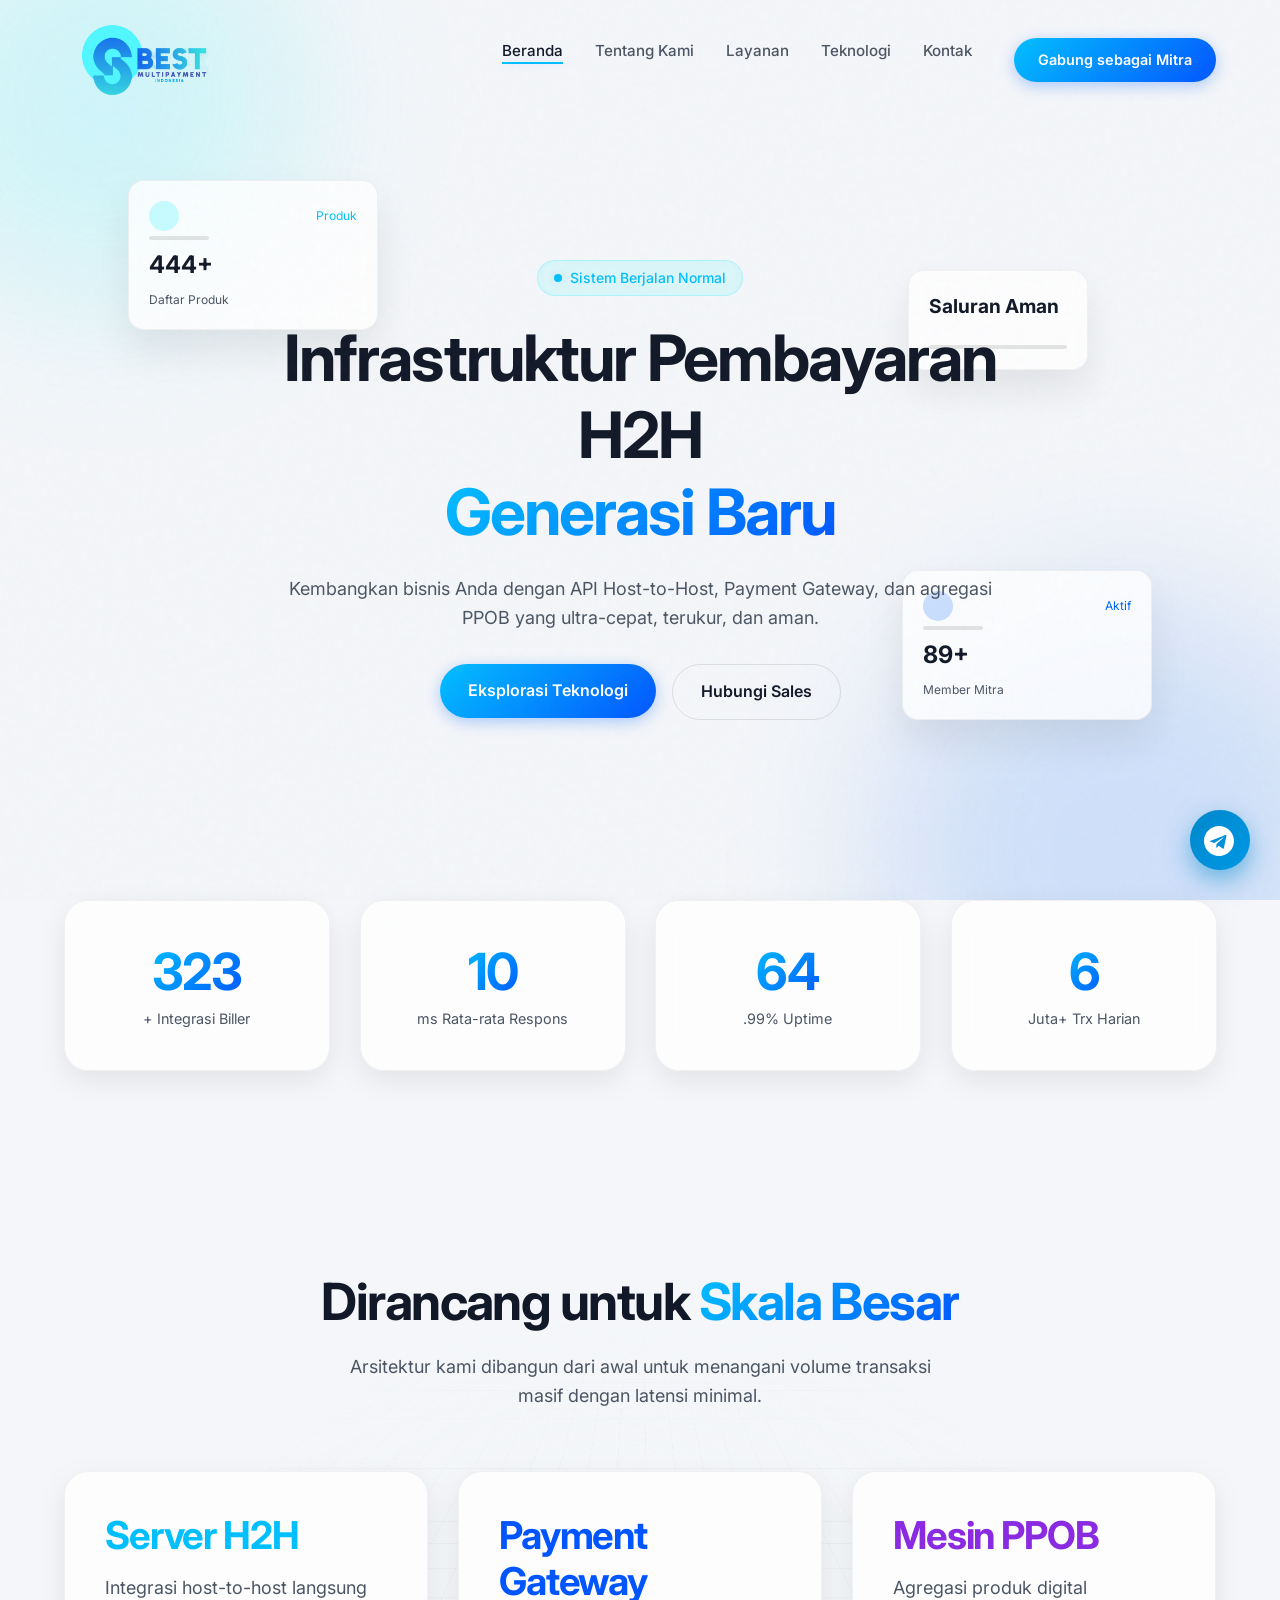
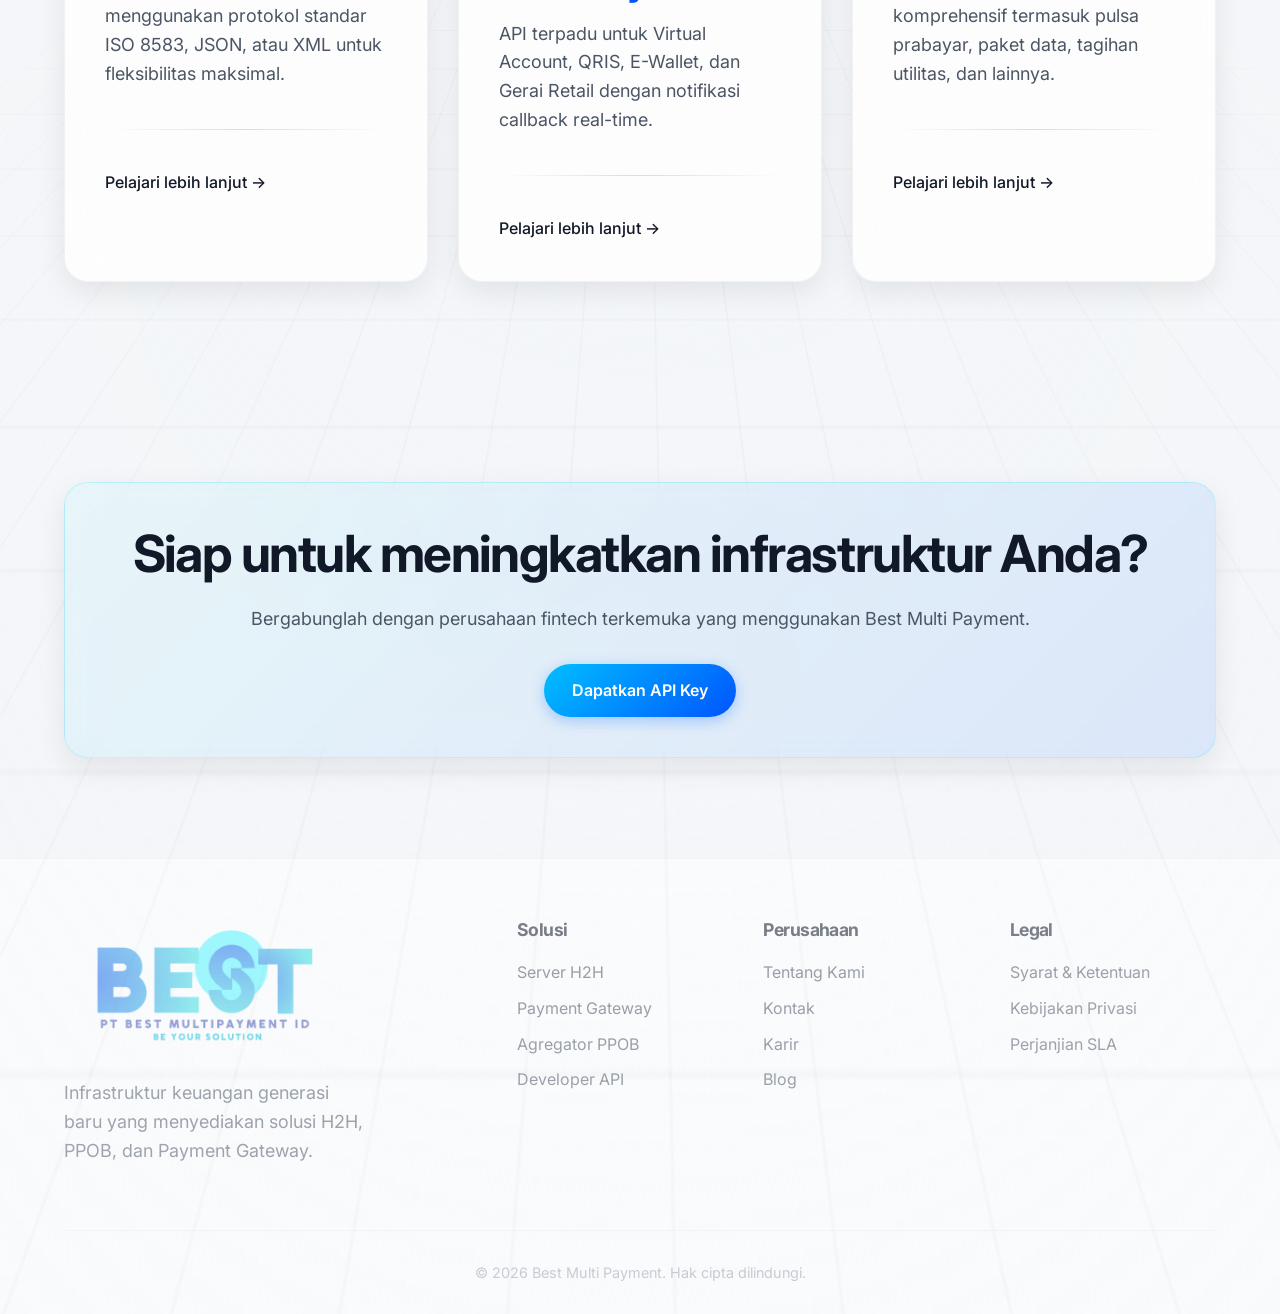
==== index.html @ 7220ca82 "Add files via upload" ====
<!DOCTYPE html>
<html lang="id" prefix="og: https://ogp.me/ns#">

<head>
  <meta charset="UTF-8">
  <meta name="viewport" content="width=device-width, initial-scale=1.0">

  <!-- Primary SEO Meta Tags -->
  <title>Best Multi Payment | H2H Server, PPOB & Payment Gateway Terbaik Indonesia</title>
  <meta name="title" content="Best Multi Payment | H2H Server, PPOB & Payment Gateway Terbaik Indonesia">
  <meta name="description" content="Best Multi Payment menyediakan layanan H2H Server, Payment Gateway, PPOB, pulsa, token listrik, dan API terpercaya. Uptime 99.99%, transaksi cepat, harga terbaik. Gabung sekarang!">
  <meta name="keywords" content="best multi payment, H2H server, payment gateway, PPOB, pulsa murah, token listrik, API payment, server pulsa, agen pulsa, distributor pulsa, server H2H terbaik, payment gateway Indonesia, top up game, voucher game, paket data, bayar BPJS, bayar PDAM, bestmultipayment">
  <meta name="author" content="Best Multi Payment">
  <meta name="robots" content="index, follow, max-image-preview:large, max-snippet:-1, max-video-preview:-1">
  <meta name="revisit-after" content="7 days">
  <meta name="language" content="Indonesian">
  <meta name="rating" content="general">

  <!-- Canonical URL -->
  <link rel="canonical" href="https://bestmultipayment.com/">

  <!-- Open Graph / Facebook -->
  <meta property="og:type" content="website">
  <meta property="og:url" content="https://bestmultipayment.com/">
  <meta property="og:title" content="Best Multi Payment | H2H Server, PPOB & Payment Gateway Terbaik Indonesia">
  <meta property="og:description" content="Best Multi Payment menyediakan layanan H2H Server, Payment Gateway, PPOB, pulsa, token listrik, dan API terpercaya. Uptime 99.99%, transaksi cepat, harga terbaik. Gabung sekarang!">
  <meta property="og:image" content="https://bestmultipayment.com/assets/logo_best1.png">
  <meta property="og:image:width" content="1200">
  <meta property="og:image:height" content="630">
  <meta property="og:locale" content="id_ID">
  <meta property="og:site_name" content="Best Multi Payment">

  <!-- Twitter Card -->
  <meta name="twitter:card" content="summary_large_image">
  <meta name="twitter:url" content="https://bestmultipayment.com/">
  <meta name="twitter:title" content="Best Multi Payment | H2H Server, PPOB & Payment Gateway Terbaik Indonesia">
  <meta name="twitter:description" content="Best Multi Payment menyediakan layanan H2H Server, Payment Gateway, PPOB, pulsa, token listrik, dan API terpercaya. Uptime 99.99%, transaksi cepat, harga terbaik.">
  <meta name="twitter:image" content="https://bestmultipayment.com/assets/logo_best1.png">

  <!-- Geo & Business Info -->
  <meta name="geo.region" content="ID-JB">
  <meta name="geo.placename" content="Bogor, Jawa Barat, Indonesia">
  <meta name="geo.position" content="-6.5944;106.7892">
  <meta name="ICBM" content="-6.5944, 106.7892">

  <!-- JSON-LD Structured Data -->
  <script type="application/ld+json">
  {
    "@context": "https://schema.org",
    "@type": "Organization",
    "name": "Best Multi Payment",
    "alternateName": "BestMP",
    "url": "https://bestmultipayment.com",
    "logo": "https://bestmultipayment.com/assets/logo_best1.png",
    "description": "Best Multi Payment menyediakan layanan H2H Server, Payment Gateway, PPOB, pulsa, token listrik, dan API terpercaya di Indonesia.",
    "address": {
      "@type": "PostalAddress",
      "streetAddress": "Perumahan Bumi Mutiara Blok JB 8 no.16, Bojong Kulur",
      "addressLocality": "Bogor",
      "addressRegion": "Jawa Barat",
      "addressCountry": "ID"
    },
    "contactPoint": [
      {
        "@type": "ContactPoint",
        "telephone": "+62851-0263-3377",
        "contactType": "customer support",
        "availableLanguage": "Indonesian",
        "hoursAvailable": "Mo-Su 00:00-23:59"
      }
    ],
    "sameAs": [
      "https://t.me/csbestmp",
      "https://mitra.bestmultipayment.com"
    ],
    "hasOfferCatalog": {
      "@type": "OfferCatalog",
      "name": "Layanan Best Multi Payment",
      "itemListElement": [
        {"@type": "Offer", "itemOffered": {"@type": "Service", "name": "H2H Server"}},
        {"@type": "Offer", "itemOffered": {"@type": "Service", "name": "Payment Gateway"}},
        {"@type": "Offer", "itemOffered": {"@type": "Service", "name": "Agregator PPOB"}},
        {"@type": "Offer", "itemOffered": {"@type": "Service", "name": "API Pulsa & Data"}}
      ]
    }
  }
  </script>

  <script type="application/ld+json">
  {
    "@context": "https://schema.org",
    "@type": "WebSite",
    "name": "Best Multi Payment",
    "url": "https://bestmultipayment.com",
    "potentialAction": {
      "@type": "SearchAction",
      "target": "https://bestmultipayment.com/?s={search_term_string}",
      "query-input": "required name=search_term_string"
    }
  }
  </script>

  <!-- Fonts -->
  <link rel="preconnect" href="https://fonts.googleapis.com">
  <link rel="preconnect" href="https://fonts.gstatic.com" crossorigin>
  <link href="https://fonts.googleapis.com/css2?family=Inter:wght@300;400;500;600;700;800;900&display=swap"
    rel="stylesheet">

  <!-- Custom CSS -->
  <link rel="stylesheet" href="css/style.css">
</head>

<body>

  <!-- Navbar -->
  <nav class="navbar">
    <div class="container nav-container">
      <a href="index.html" class="logo">
        <img src="assets/logo_best1.png" alt="Best Multi Payment"
          style="height: 80px; max-width: 100%; object-fit: contain;">
      </a>
      <button class="mobile-menu-toggle" aria-label="Toggle Menu">
        <span></span><span></span><span></span>
      </button>
      <ul class="nav-links">
        <li><a href="index.html" class="nav-link active">Beranda</a></li>
        <li><a href="about.html" class="nav-link">Tentang Kami</a></li>
        <li><a href="services.html" class="nav-link">Layanan</a></li>
        <li><a href="technology.html" class="nav-link">Teknologi</a></li>
        <li><a href="contact.html" class="nav-link">Kontak</a></li>
        <li><a href="https://mitra.bestmultipayment.com/" class="btn btn-primary btn-nav">Gabung sebagai Mitra</a></li>
      </ul>
    </div>
  </nav>

  <!-- Animated Grid Background -->
  <div class="bg-grid"></div>

  <!-- Hero Section -->
  <section class="hero">
    <!-- Light Orbs -->
    <div class="orb orb-1"></div>
    <div class="orb orb-2"></div>

    <!-- Floating Cards -->
    <div class="hero-float-container">
      <div class="float-card fc-1">
        <div class="fc-header">
          <div class="fc-icon"></div>
          <span style="color:var(--neon-cyan); font-size:12px;">Produk</span>
        </div>
        <div class="fc-line"></div>
        <div class="fc-amount"><span class="counter-val" data-target="500">0</span>+</div>
        <div style="font-size:12px; color:var(--text-secondary);">Daftar Produk</div>
      </div>
      <div class="float-card fc-2">
        <div class="fc-header">
          <div class="fc-icon" style="background: rgba(0, 102, 255, 0.2)"></div>
          <span style="color:#0066ff; font-size:12px;">Aktif</span>
        </div>
        <div class="fc-line"></div>
        <div class="fc-amount"><span class="counter-val" data-target="100">0</span>+</div>
        <div style="font-size:12px; color:var(--text-secondary);">Member Mitra</div>
      </div>
      <div class="float-card fc-3">
        <div class="fc-amount" style="font-size: 1.2rem; margin-bottom: 5px;">Saluran Aman</div>
        <div class="fc-line" style="width: 100%;"></div>
      </div>
    </div>

    <div class="container hero-content reveal">
      <div class="hero-badges">
        <div class="hero-badge-dot"></div>
        Sistem Berjalan Normal
      </div>
      <h1>Infrastruktur Pembayaran H2H <br><span class="text-gradient">Generasi Baru</span></h1>
      <p>Kembangkan bisnis Anda dengan API Host-to-Host, Payment Gateway, dan agregasi PPOB yang ultra-cepat, terukur,
        dan aman.</p>

      <div class="btn-group">
        <div class="magnetic-wrap">
          <a href="technology.html" class="btn btn-primary">Eksplorasi Teknologi</a>
        </div>
        <div class="magnetic-wrap">
          <a href="contact.html" class="btn btn-outline">Hubungi Sales</a>
        </div>
      </div>
    </div>
  </section>

  <!-- Stats Section -->
  <section class="section" style="padding-top: 0;">
    <div class="container">
      <div class="grid grid-4 text-center reveal">
        <div class="glass-panel tilt-card">
          <div class="tilt-card-inner">
            <h2 class="text-gradient counter-val" data-target="500" style="margin-bottom: 5px;">0</h2>
            <p style="margin: 0; font-size: 0.9rem;">+ Integrasi Biller</p>
          </div>
        </div>
        <div class="glass-panel tilt-card">
          <div class="tilt-card-inner">
            <h2 class="text-gradient counter-val" data-target="15" style="margin-bottom: 5px;">0</h2>
            <p style="margin: 0; font-size: 0.9rem;">ms Rata-rata Respons</p>
          </div>
        </div>
        <div class="glass-panel tilt-card">
          <div class="tilt-card-inner">
            <h2 class="text-gradient counter-val" data-target="99" style="margin-bottom: 5px;">0</h2>
            <p style="margin: 0; font-size: 0.9rem;">.99% Uptime</p>
          </div>
        </div>
        <div class="glass-panel tilt-card">
          <div class="tilt-card-inner">
            <h2 class="text-gradient counter-val" data-target="10" style="margin-bottom: 5px;">0</h2>
            <p style="margin: 0; font-size: 0.9rem;">Juta+ Trx Harian</p>
          </div>
        </div>
      </div>
    </div>
  </section>

  <!-- Core Features Section -->
  <section class="section">
    <div class="container">
      <div class="reveal" style="text-align: center; margin-bottom: 60px;">
        <h2>Dirancang untuk <span class="text-gradient">Skala Besar</span></h2>
        <p style="max-width: 600px; margin: 0 auto;">Arsitektur kami dibangun dari awal untuk menangani volume transaksi
          masif dengan latensi minimal.</p>
      </div>

      <div class="grid grid-3">
        <div class="glass-panel reveal tilt-card">
          <div class="tilt-card-inner">
            <h3 style="color: var(--neon-cyan);">Server H2H</h3>
            <p>Integrasi host-to-host langsung menggunakan protokol standar ISO 8583, JSON, atau XML untuk fleksibilitas
              maksimal.</p>
            <div class="neon-line"></div>
            <a href="technology.html" style="color: var(--text-primary); font-weight: 500;">Pelajari lebih lanjut
              &rarr;</a>
          </div>
        </div>

        <div class="glass-panel reveal tilt-card" style="transition-delay: 0.1s;">
          <div class="tilt-card-inner">
            <h3 style="color: var(--neon-blue);">Payment Gateway</h3>
            <p>API terpadu untuk Virtual Account, QRIS, E-Wallet, dan Gerai Retail dengan notifikasi callback real-time.
            </p>
            <div class="neon-line"></div>
            <a href="services.html" style="color: var(--text-primary); font-weight: 500;">Pelajari lebih lanjut
              &rarr;</a>
          </div>
        </div>

        <div class="glass-panel reveal tilt-card" style="transition-delay: 0.2s;">
          <div class="tilt-card-inner">
            <h3 style="color: var(--neon-purple);">Mesin PPOB</h3>
            <p>Agregasi produk digital komprehensif termasuk pulsa prabayar, paket data, tagihan utilitas, dan lainnya.
            </p>
            <div class="neon-line"></div>
            <a href="services.html" style="color: var(--text-primary); font-weight: 500;">Pelajari lebih lanjut
              &rarr;</a>
          </div>
        </div>
      </div>
    </div>
  </section>

  <!-- CTA Section -->
  <section class="section">
    <div class="container">
      <div class="glass-panel reveal text-center"
        style="background: linear-gradient(135deg, rgba(0, 240, 255, 0.05), rgba(0, 102, 255, 0.1)); border-color: rgba(0, 240, 255, 0.2);">
        <h2>Siap untuk meningkatkan infrastruktur Anda?</h2>
        <p style="margin-bottom: 30px;">Bergabunglah dengan perusahaan fintech terkemuka yang menggunakan Best Multi
          Payment.</p>
        <div class="magnetic-wrap">
          <a href="contact.html" class="btn btn-primary">Dapatkan API Key</a>
        </div>
      </div>
    </div>
  </section>

  <!-- Footer -->
  <footer class="footer">
    <div class="container">
      <div class="footer-grid">
        <div>
          <div class="logo footer-logo">
            <img src="assets/logo_best2.png" alt="Best Multi Payment"
              style="height: 140px; max-width: 100%; object-fit: contain;">
          </div>
          <p class="footer-desc">Infrastruktur keuangan generasi baru yang menyediakan solusi H2H, PPOB, dan Payment
            Gateway.</p>
        </div>
        <div>
          <h4>Solusi</h4>
          <ul>
            <li><a href="services.html">Server H2H</a></li>
            <li><a href="services.html">Payment Gateway</a></li>
            <li><a href="services.html">Agregator PPOB</a></li>
            <li><a href="technology.html">Developer API</a></li>
          </ul>
        </div>
        <div>
          <h4>Perusahaan</h4>
          <ul>
            <li><a href="about.html">Tentang Kami</a></li>
            <li><a href="contact.html">Kontak</a></li>
            <li><a href="#">Karir</a></li>
            <li><a href="#">Blog</a></li>
          </ul>
        </div>
        <div>
          <h4>Legal</h4>
          <ul>
            <li><a href="#">Syarat & Ketentuan</a></li>
            <li><a href="#">Kebijakan Privasi</a></li>
            <li><a href="#">Perjanjian SLA</a></li>
          </ul>
        </div>
      </div>
      <div class="footer-bottom">
        &copy; 2026 Best Multi Payment. Hak cipta dilindungi.
      </div>
    </div>
  </footer>

  <!-- Custom Vanilla JS -->
  <script src="js/script.js"></script>
  <!-- Floating Telegram Widget -->
  <a href="https://t.me/csbestmp" target="_blank" class="floating-telegram" aria-label="Chat with us on Telegram">
    <svg viewBox="0 0 24 24" xmlns="http://www.w3.org/2000/svg">
      <path
        d="M12 0C5.373 0 0 5.373 0 12s5.373 12 12 12 12-5.373 12-12S18.627 0 12 0zm5.894 8.221l-1.97 9.28c-.145.658-.537.818-1.084.508l-3-2.21-1.446 1.394c-.14.18-.357.295-.6.295-.002 0-.003 0-.005 0l.213-3.054 5.56-5.022c.24-.213-.054-.334-.373-.121l-6.869 4.326-2.96-.924c-.64-.203-.658-.64.135-.954l11.566-4.458c.538-.196 1.006.128.832.941z" />
    </svg>
  </a>
</body>

</html>
---- css/style.css ----
/* ==========================================================================
   BEST MULTI PAYMENT - Ultra Premium Fintech Design System
   ========================================================================== */

/* --- Variables & Theme --- */
:root {
  /* Colors */
  --bg-dark: #f4f6f9;
  --bg-darker: #ffffff;
  --bg-panel: rgba(255, 255, 255, 0.8);
  --bg-panel-hover: rgba(255, 255, 255, 1);
  
  --neon-cyan: #00bfff;
  --neon-blue: #0055ff;
  --neon-purple: #8a2be2;
  
  --text-primary: #111827;
  --text-secondary: #4b5563;
  --text-muted: #9ca3af;

  /* Typography */
  --font-main: 'Inter', system-ui, -apple-system, sans-serif;
  
  /* Gradients */
  --grad-primary: linear-gradient(135deg, var(--neon-cyan), var(--neon-blue));
  --grad-glass: linear-gradient(135deg, rgba(0,0,0,0.03), rgba(0,0,0,0.01));
  --grad-border: linear-gradient(135deg, rgba(0,0,0,0.1), rgba(0,0,0,0.0));
  
  /* Shadows & Glows */
  --glow-sm: 0 0 10px rgba(0, 85, 255, 0.15);
  --glow-md: 0 0 20px rgba(0, 85, 255, 0.2), 0 0 40px rgba(0, 85, 255, 0.1);
  --glow-lg: 0 0 30px rgba(0, 85, 255, 0.3), 0 0 60px rgba(0, 85, 255, 0.2);
  --shadow-drop: 0 10px 30px rgba(0,0,0,0.08);
  
  /* Borders */
  --border-radius-sm: 8px;
  --border-radius-md: 16px;
  --border-radius-lg: 24px;
  --border-radius-pill: 9999px;

  /* Transition */
  --transition-fast: 0.2s cubic-bezier(0.25, 0.46, 0.45, 0.94);
  --transition-smooth: 0.4s cubic-bezier(0.25, 0.8, 0.25, 1);
  --transition-bounce: 0.6s cubic-bezier(0.34, 1.56, 0.64, 1);
}

/* --- Reset & Base --- */
* {
  margin: 0;
  padding: 0;
  box-sizing: border-box;
}

html {
  scroll-behavior: smooth;
  font-size: 16px;
}

body {
  font-family: var(--font-main);
  background-color: var(--bg-dark);
  color: var(--text-primary);
  line-height: 1.6;
  overflow-x: hidden;
  -webkit-font-smoothing: antialiased;
  position: relative;
}

/* Background Noise Texture */
body::before {
  content: "";
  position: fixed;
  top: 0;
  left: 0;
  width: 100vw;
  height: 100vh;
  background-image: url("data:image/svg+xml,%3Csvg viewBox='0 0 200 200' xmlns='http://www.w3.org/2000/svg'%3E%3Cfilter id='noiseFilter'%3E%3CfeTurbulence type='fractalNoise' baseFrequency='0.65' numOctaves='3' stitchTiles='stitch'/%3E%3C/filter%3E%3Crect width='100%25' height='100%25' filter='url(%23noiseFilter)' opacity='0.03'/%3E%3C/svg%3E");
  pointer-events: none;
  z-index: 9999;
}

a {
  text-decoration: none;
  color: inherit;
}

ul {
  list-style: none;
}

img, svg {
  max-width: 100%;
  display: block;
}

/* --- Layout Utilities --- */
.container {
  max-width: 1200px;
  margin: 0 auto;
  padding: 0 24px;
}

.section {
  padding: 100px 0;
  position: relative;
  z-index: 1;
}

.grid {
  display: grid;
  gap: 30px;
}
.grid-2 { grid-template-columns: repeat(auto-fit, minmax(400px, 1fr)); }
.grid-3 { grid-template-columns: repeat(auto-fit, minmax(300px, 1fr)); }
.grid-4 { grid-template-columns: repeat(auto-fit, minmax(250px, 1fr)); }

/* --- Typography --- */
h1, h2, h3, h4, h5, h6 {
  font-weight: 700;
  line-height: 1.2;
  letter-spacing: -0.03em;
}

h1 { font-size: clamp(3rem, 5vw, 5rem); margin-bottom: 24px; }
h2 { font-size: clamp(2rem, 4vw, 3.5rem); margin-bottom: 20px; }
h3 { font-size: clamp(1.5rem, 3vw, 2.5rem); margin-bottom: 16px; }

p {
  color: var(--text-secondary);
  font-size: 1.125rem;
  margin-bottom: 24px;
}

.text-gradient {
  background: var(--grad-primary);
  -webkit-background-clip: text;
  -webkit-text-fill-color: transparent;
  background-clip: text;
  display: inline-block;
}

.text-center { text-align: center; }

/* --- Components --- */

/* Navbar */
.navbar {
  position: fixed;
  top: 0;
  width: 100%;
  padding: 20px 0;
  z-index: 1000;
  transition: var(--transition-smooth);
}
.navbar.scrolled {
  background: rgba(255, 255, 255, 0.9);
  backdrop-filter: blur(12px);
  -webkit-backdrop-filter: blur(12px);
  padding: 15px 0;
  border-bottom: 1px solid rgba(0, 0, 0, 0.05);
}
.nav-container {
  display: flex;
  justify-content: space-between;
  align-items: center;
}
.logo {
  font-size: 1.5rem;
  font-weight: 900;
  letter-spacing: -0.05em;
  color: var(--text-primary);
  display: flex;
  align-items: center;
  gap: 10px;
}
.logo-icon {
  width: 32px;
  height: 32px;
  background: var(--grad-primary);
  border-radius: 8px;
  box-shadow: var(--glow-sm);
}
.nav-links {
  display: flex;
  gap: 32px;
}
.nav-link {
  font-size: 0.95rem;
  font-weight: 500;
  color: var(--text-secondary);
  transition: var(--transition-fast);
  position: relative;
}
.nav-link:hover, .nav-link.active {
  color: var(--text-primary);
}
.nav-link::after {
  content: '';
  position: absolute;
  bottom: -4px;
  left: 0;
  width: 0%;
  height: 2px;
  background: var(--neon-cyan);
  transition: var(--transition-fast);
  box-shadow: var(--glow-sm);
}
.nav-link:hover::after, .nav-link.active::after {
  width: 100%;
}

/* Buttons */
.btn {
  display: inline-flex;
  align-items: center;
  justify-content: center;
  padding: 14px 28px;
  border-radius: var(--border-radius-pill);
  font-weight: 600;
  font-size: 1rem;
  cursor: pointer;
  transition: var(--transition-bounce);
  border: none;
  outline: none;
  position: relative;
  overflow: hidden;
}
.btn-primary {
  background: var(--grad-primary);
  color: #fff;
  box-shadow: 0 4px 15px rgba(0, 102, 255, 0.3);
}
.btn-primary:hover {
  transform: translateY(-2px);
  box-shadow: var(--glow-md);
}
.btn-outline {
  background: transparent;
  color: var(--text-primary);
  border: 1px solid rgba(0,0,0,0.1);
  backdrop-filter: blur(5px);
}
.btn-outline:hover {
  border-color: var(--neon-cyan);
  color: var(--neon-cyan);
  box-shadow: inset 0 0 10px rgba(0, 240, 255, 0.1), var(--glow-sm);
}
.btn-nav {
  padding: 10px 24px;
  font-size: 0.9rem;
  margin-left: 10px;
}
@media (max-width: 768px) {
  .btn-nav {
    margin-left: 0;
    margin-top: 10px;
    width: 100%;
  }
}
.magnetic-wrap {
  display: inline-block;
}

/* Glass & Cards */
.glass-panel {
  background: var(--bg-panel);
  backdrop-filter: blur(16px);
  -webkit-backdrop-filter: blur(16px);
  border: 1px solid rgba(0, 0, 0, 0.05);
  border-radius: var(--border-radius-lg);
  padding: 40px;
  box-shadow: var(--shadow-drop);
  transition: var(--transition-smooth);
}
.glass-panel:hover {
  background: var(--bg-panel-hover);
  border-color: rgba(0, 240, 255, 0.2);
  transform: translateY(-5px);
}

/* 3D Tilt Wrapper */
.tilt-card {
  transform-style: preserve-3d;
  transform: perspective(1000px);
}
.tilt-card-inner {
  transform: translateZ(30px);
}

/* Neon Separator */
.neon-line {
  width: 100%;
  height: 1px;
  background: linear-gradient(90deg, transparent, var(--neon-cyan), transparent);
  opacity: 0.3;
  margin: 40px 0;
}

/* Animated Grid Background */
.bg-grid {
  position: absolute;
  top: 0;
  left: 0;
  width: 100%;
  height: 100%;
  background-size: 50px 50px;
  background-image: 
    linear-gradient(to right, rgba(0, 0, 0, 0.04) 1px, transparent 1px),
    linear-gradient(to bottom, rgba(0, 0, 0, 0.04) 1px, transparent 1px);
  transform: perspective(500px) rotateX(60deg) translateY(-100px) translateZ(-200px);
  animation: gridMove 20s linear infinite;
  z-index: 0;
  pointer-events: none;
}
.bg-grid::after {
  content: '';
  position: absolute;
  inset: 0;
  background: radial-gradient(circle at center, transparent 0%, var(--bg-dark) 80%);
}

/* Scroll Progress */
.progress-bar {
  position: fixed;
  top: 0;
  left: 0;
  height: 3px;
  background: var(--grad-primary);
  width: 0%;
  z-index: 1001;
  box-shadow: var(--glow-sm);
}

/* Scroll Reveal Hidden States */
.reveal {
  opacity: 0;
  transform: translateY(30px);
  transition: all 0.8s cubic-bezier(0.25, 0.8, 0.25, 1);
}
.reveal.active {
  opacity: 1;
  transform: translateY(0);
}

/* --- Hero Section --- */
.hero {
  min-height: 100vh;
  display: flex;
  align-items: center;
  justify-content: center;
  position: relative;
  overflow: hidden;
  padding-top: 80px;
}
.hero-content {
  position: relative;
  z-index: 2;
  text-align: center;
  max-width: 800px;
}
.hero-badges {
  display: inline-flex;
  align-items: center;
  gap: 8px;
  padding: 6px 16px;
  border-radius: var(--border-radius-pill);
  background: rgba(0, 240, 255, 0.1);
  border: 1px solid rgba(0, 240, 255, 0.2);
  color: var(--neon-cyan);
  font-size: 0.875rem;
  font-weight: 500;
  margin-bottom: 24px;
  box-shadow: inset 0 0 10px rgba(0,240,255,0.05);
}
.hero-badge-dot {
  width: 8px;
  height: 8px;
  background: var(--neon-cyan);
  border-radius: 50%;
  box-shadow: var(--glow-sm);
  animation: pulse 2s infinite;
}
.hero .btn-group {
  display: flex;
  gap: 16px;
  justify-content: center;
  margin-top: 32px;
}

/* Floating Elements (Hero 3D) */
.hero-float-container {
  position: absolute;
  top: 0;
  left: 0;
  width: 100%;
  height: 100%;
  pointer-events: none;
  z-index: 1;
  perspective: 1000px;
}
.float-card {
  position: absolute;
  width: 250px;
  height: 150px;
  border-radius: var(--border-radius-md);
  background: var(--bg-panel);
  border: 1px solid rgba(0,0,0,0.05);
  backdrop-filter: blur(10px);
  box-shadow: 0 20px 40px rgba(0,0,0,0.08);
  display: flex;
  flex-direction: column;
  justify-content: space-between;
  padding: 20px;
  transform-style: preserve-3d;
}
.float-card.fc-1 { top: 20%; left: 10%; animation: float 6s ease-in-out infinite; }
.float-card.fc-2 { bottom: 20%; right: 10%; animation: float 8s ease-in-out infinite 1s; }
.float-card.fc-3 { top: 30%; right: 15%; width: 180px; height: 100px; animation: float 7s ease-in-out infinite 2s; }
.fc-header { display: flex; justify-content: space-between; align-items: center; }
.fc-icon { width: 30px; height: 30px; border-radius: 50%; background: rgba(0,240,255,0.2); }
.fc-line { width: 60px; height: 4px; background: rgba(0,0,0,0.1); border-radius: 2px; }
.fc-amount { font-size: 1.5rem; font-weight: 700; color: var(--text-primary); }

/* Light Orbs */
.orb {
  position: absolute;
  border-radius: 50%;
  filter: blur(80px);
  z-index: 0;
  pointer-events: none;
}
.orb-1 { width: 400px; height: 400px; background: rgba(0, 240, 255, 0.15); top: -100px; left: -100px; }
.orb-2 { width: 500px; height: 500px; background: rgba(0, 102, 255, 0.15); bottom: -200px; right: -100px; }

/* --- Footer --- */
.footer {
  padding: 60px 0 30px;
  border-top: 1px solid rgba(0,0,0,0.05);
  background: var(--bg-darker);
}
.footer-grid {
  display: grid;
  grid-template-columns: 2fr 1fr 1fr 1fr;
  gap: 40px;
  margin-bottom: 40px;
}
.footer-logo { font-size: 1.5rem; font-weight: 800; color: var(--text-primary); margin-bottom: 20px; }
.footer-desc { color: var(--text-secondary); max-width: 300px; }
.footer h4 { color: var(--text-primary); margin-bottom: 20px; font-size: 1.1rem; }
.footer ul { display: flex; flex-direction: column; gap: 10px; }
.footer a { color: var(--text-secondary); transition: var(--transition-fast); }
.footer a:hover { color: var(--neon-cyan); }
.footer-bottom {
  text-align: center;
  padding-top: 30px;
  border-top: 1px solid rgba(0,0,0,0.05);
  color: var(--text-muted);
  font-size: 0.9rem;
}

/* --- Animations --- */
@keyframes float {
  0% { transform: translateY(0) rotateX(10deg) rotateY(-10deg); }
  50% { transform: translateY(-20px) rotateX(15deg) rotateY(-5deg); }
  100% { transform: translateY(0) rotateX(10deg) rotateY(-10deg); }
}
@keyframes pulse {
  0% { box-shadow: 0 0 0 0 rgba(0, 240, 255, 0.7); }
  70% { box-shadow: 0 0 0 10px rgba(0, 240, 255, 0); }
  100% { box-shadow: 0 0 0 0 rgba(0, 240, 255, 0); }
}
@keyframes gridMove {
  0% { background-position: 0 0; }
  100% { background-position: 0 50px; }
}
@keyframes spin {
  100% { transform: rotate(360deg); }
}

/* Mobile Menu Toggle */
.mobile-menu-toggle {
  display: none;
  flex-direction: column;
  justify-content: space-between;
  width: 30px;
  height: 21px;
  background: transparent;
  border: none;
  cursor: pointer;
  z-index: 1002;
}
.mobile-menu-toggle span {
  display: block;
  width: 100%;
  height: 3px;
  background-color: var(--text-primary);
  border-radius: 3px;
  transition: var(--transition-fast);
}
.mobile-menu-toggle.active span:nth-child(1) {
  transform: translateY(9px) rotate(45deg);
}
.mobile-menu-toggle.active span:nth-child(2) {
  opacity: 0;
}
.mobile-menu-toggle.active span:nth-child(3) {
  transform: translateY(-9px) rotate(-45deg);
}

/* --- Responsive --- */
@media (max-width: 992px) {
  h1 { font-size: 3rem; }
  .footer-grid { grid-template-columns: 1fr 1fr; }
  .float-card { display: none; } /* Reduce motion/load on smaller screens */
  .bg-grid { transform: perspective(500px) rotateX(45deg) translateY(-50px) translateZ(-100px); }
}
@media (max-width: 768px) {
  .mobile-menu-toggle { display: flex; }
  .nav-links {
    position: fixed;
    top: 0;
    left: 0;
    width: 100%;
    height: 100vh;
    background: var(--bg-panel-hover);
    backdrop-filter: blur(20px);
    -webkit-backdrop-filter: blur(20px);
    flex-direction: column;
    justify-content: center;
    align-items: center;
    gap: 40px;
    opacity: 0;
    visibility: hidden;
    transition: var(--transition-smooth);
    z-index: 1001;
  }
  .nav-links.active {
    opacity: 1;
    visibility: visible;
  }
  .nav-link { font-size: 1.5rem; }
  .grid-2, .grid-3, .grid-4 { grid-template-columns: 1fr; }
  .footer { padding: 40px 0 20px; }
  .footer-grid { grid-template-columns: 1fr 1fr; gap: 20px; margin-bottom: 20px; }
  .footer-grid > div:first-child { grid-column: span 2; margin-bottom: 10px; }
  .footer-logo img { height: 80px !important; }
  .footer h4 { margin-bottom: 15px; font-size: 1rem; }
  .footer ul { gap: 8px; }
  .footer a, .footer-desc { font-size: 0.9rem; }
  .footer-bottom { padding-top: 20px; font-size: 0.8rem; }
}

/* Floating Telegram Widget */
.floating-telegram {
  position: fixed;
  bottom: 30px;
  right: 30px;
  width: 60px;
  height: 60px;
  background: linear-gradient(135deg, #0088cc, #00aaff);
  border-radius: 50%;
  display: flex;
  align-items: center;
  justify-content: center;
  box-shadow: 0 10px 25px rgba(0, 136, 204, 0.5);
  z-index: 9999;
  transition: all 0.3s cubic-bezier(0.175, 0.885, 0.32, 1.275);
  cursor: pointer;
  text-decoration: none;
}

.floating-telegram::before {
  content: '';
  position: absolute;
  top: 0;
  left: 0;
  width: 100%;
  height: 100%;
  border-radius: 50%;
  background: rgba(0, 136, 204, 0.5);
  z-index: -1;
  animation: pulse-telegram 2s infinite;
}

.floating-telegram:hover {
  transform: translateY(-5px) scale(1.1);
  box-shadow: 0 15px 30px rgba(0, 136, 204, 0.7);
}

.floating-telegram svg {
  fill: white;
  width: 30px;
  height: 30px;
  margin-right: 2px;
  margin-top: 2px;
}

@keyframes pulse-telegram {
  0% { transform: scale(1); opacity: 0.8; }
  100% { transform: scale(1.5); opacity: 0; }
}

@media (max-width: 768px) {
  .floating-telegram {
    bottom: 20px;
    right: 20px;
    width: 50px;
    height: 50px;
  }
  .floating-telegram svg {
    width: 24px;
    height: 24px;
  }
}
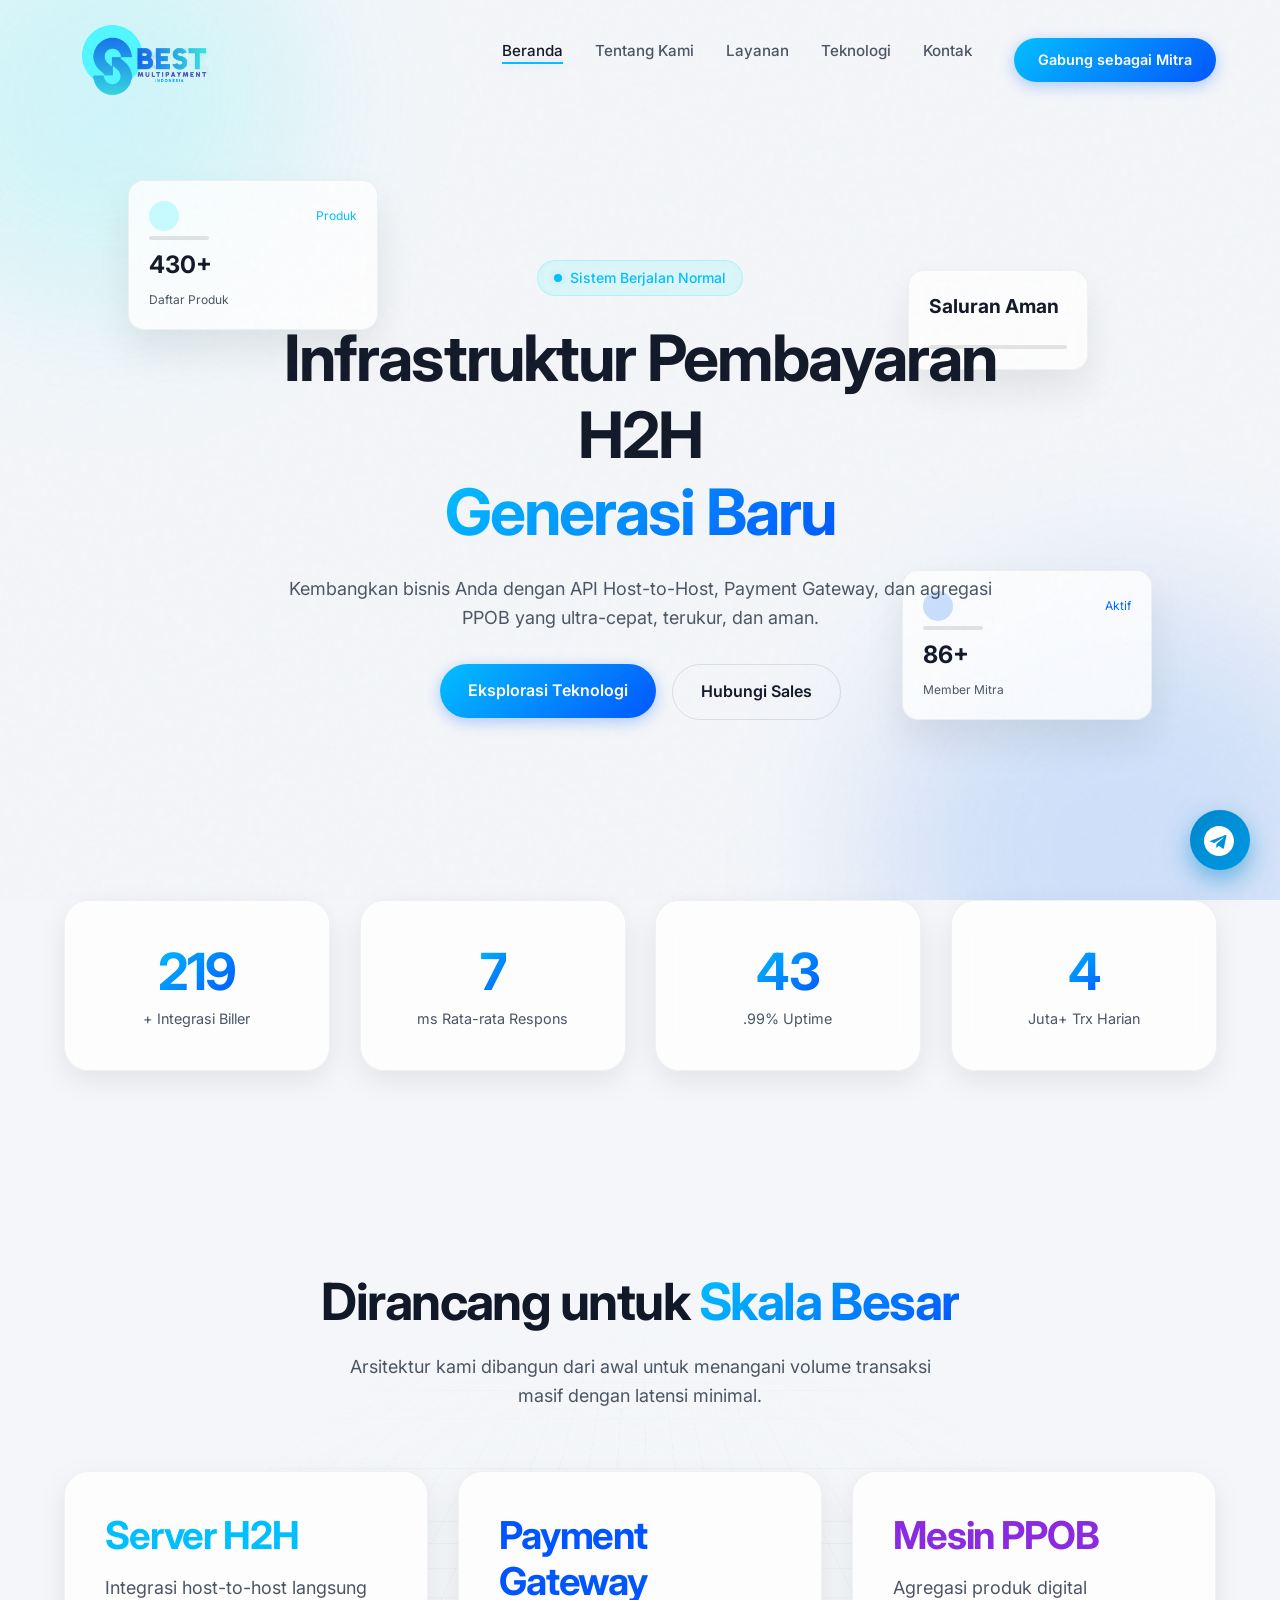
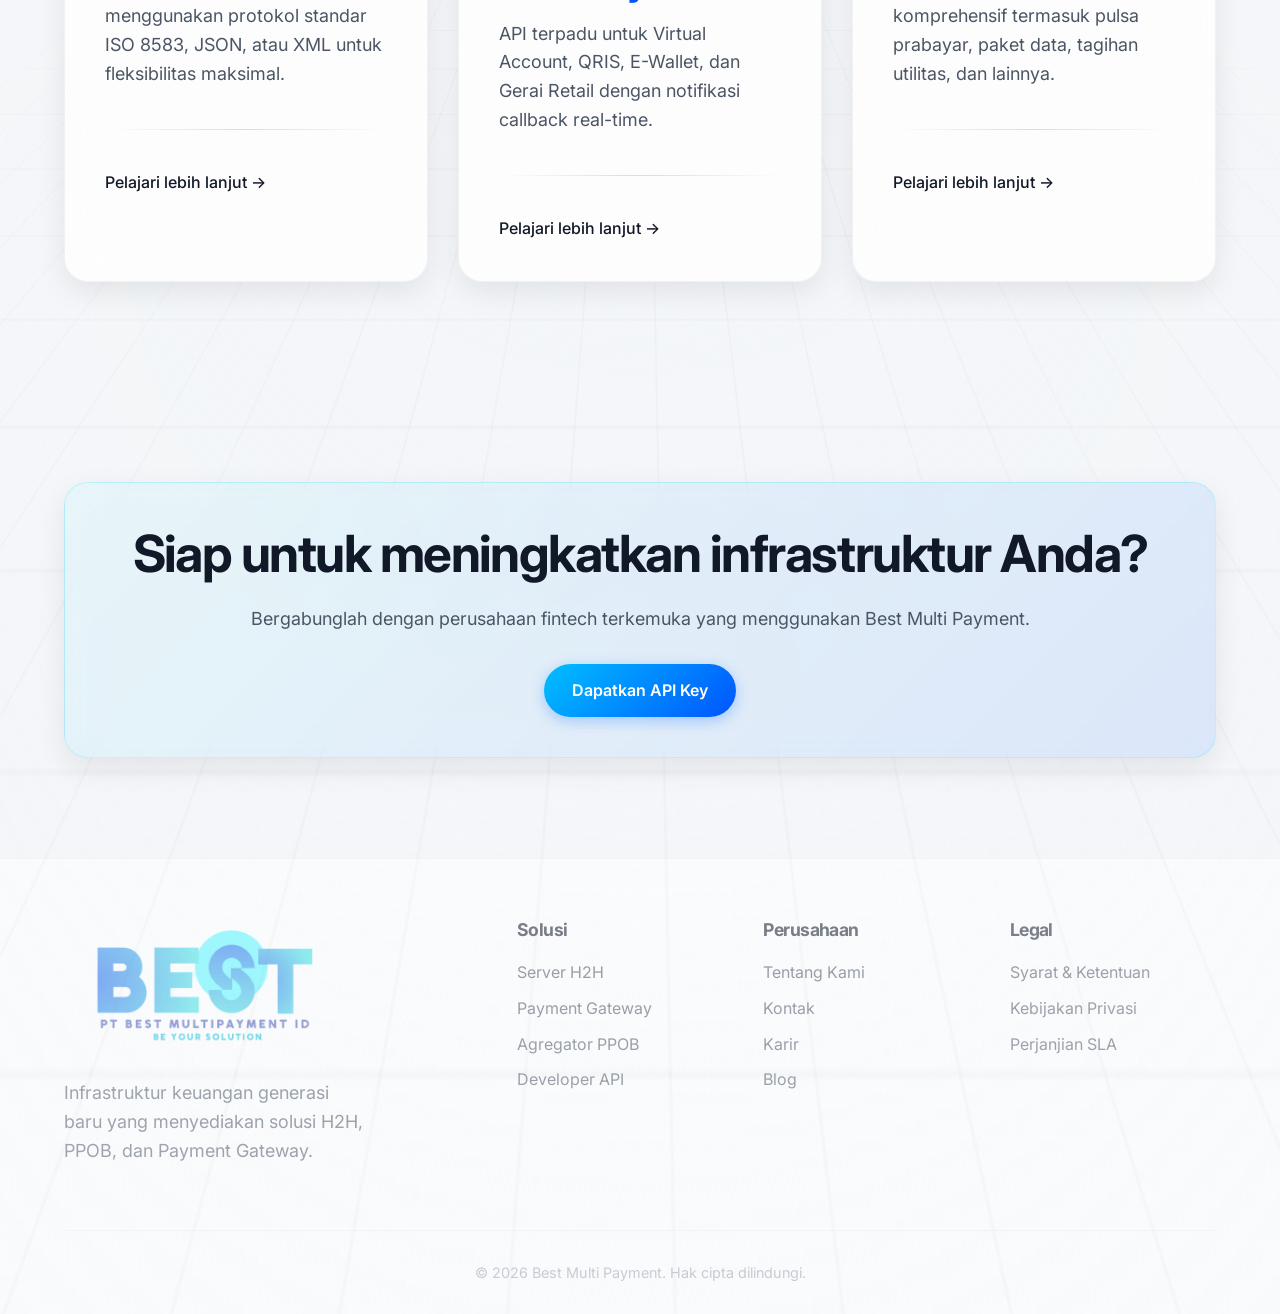
==== commit 9dee929f: "seo and meta" ====
--- a/index.html
+++ b/index.html
@@ -4,6 +4,10 @@
 <head>
   <meta charset="UTF-8">
   <meta name="viewport" content="width=device-width, initial-scale=1.0">
+
+  <!-- Favicons -->
+  <link rel="icon" type="image/png" href="assets/logo_best1.png">
+  <link rel="apple-touch-icon" href="assets/logo_best1.png">
 
   <!-- Primary SEO Meta Tags -->
   <title>Best Multi Payment | H2H Server, PPOB & Payment Gateway Terbaik Indonesia</title>
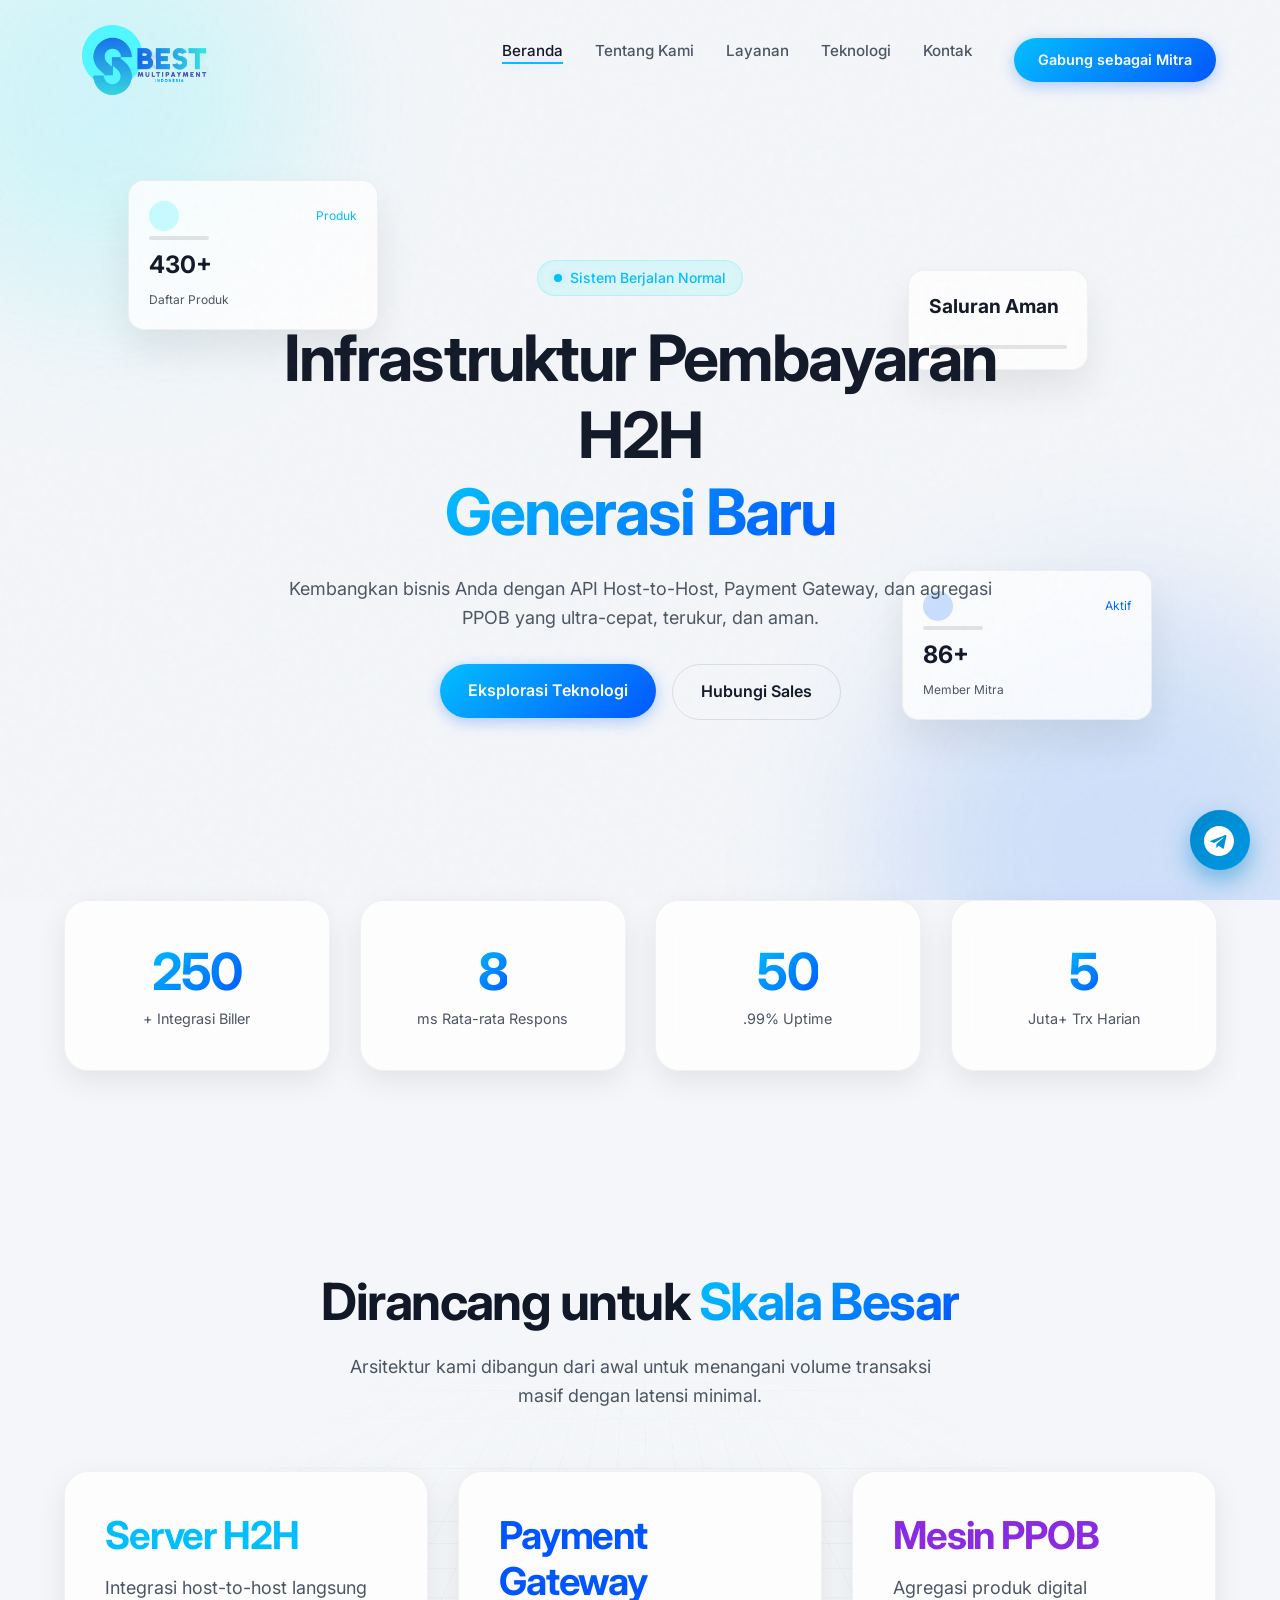
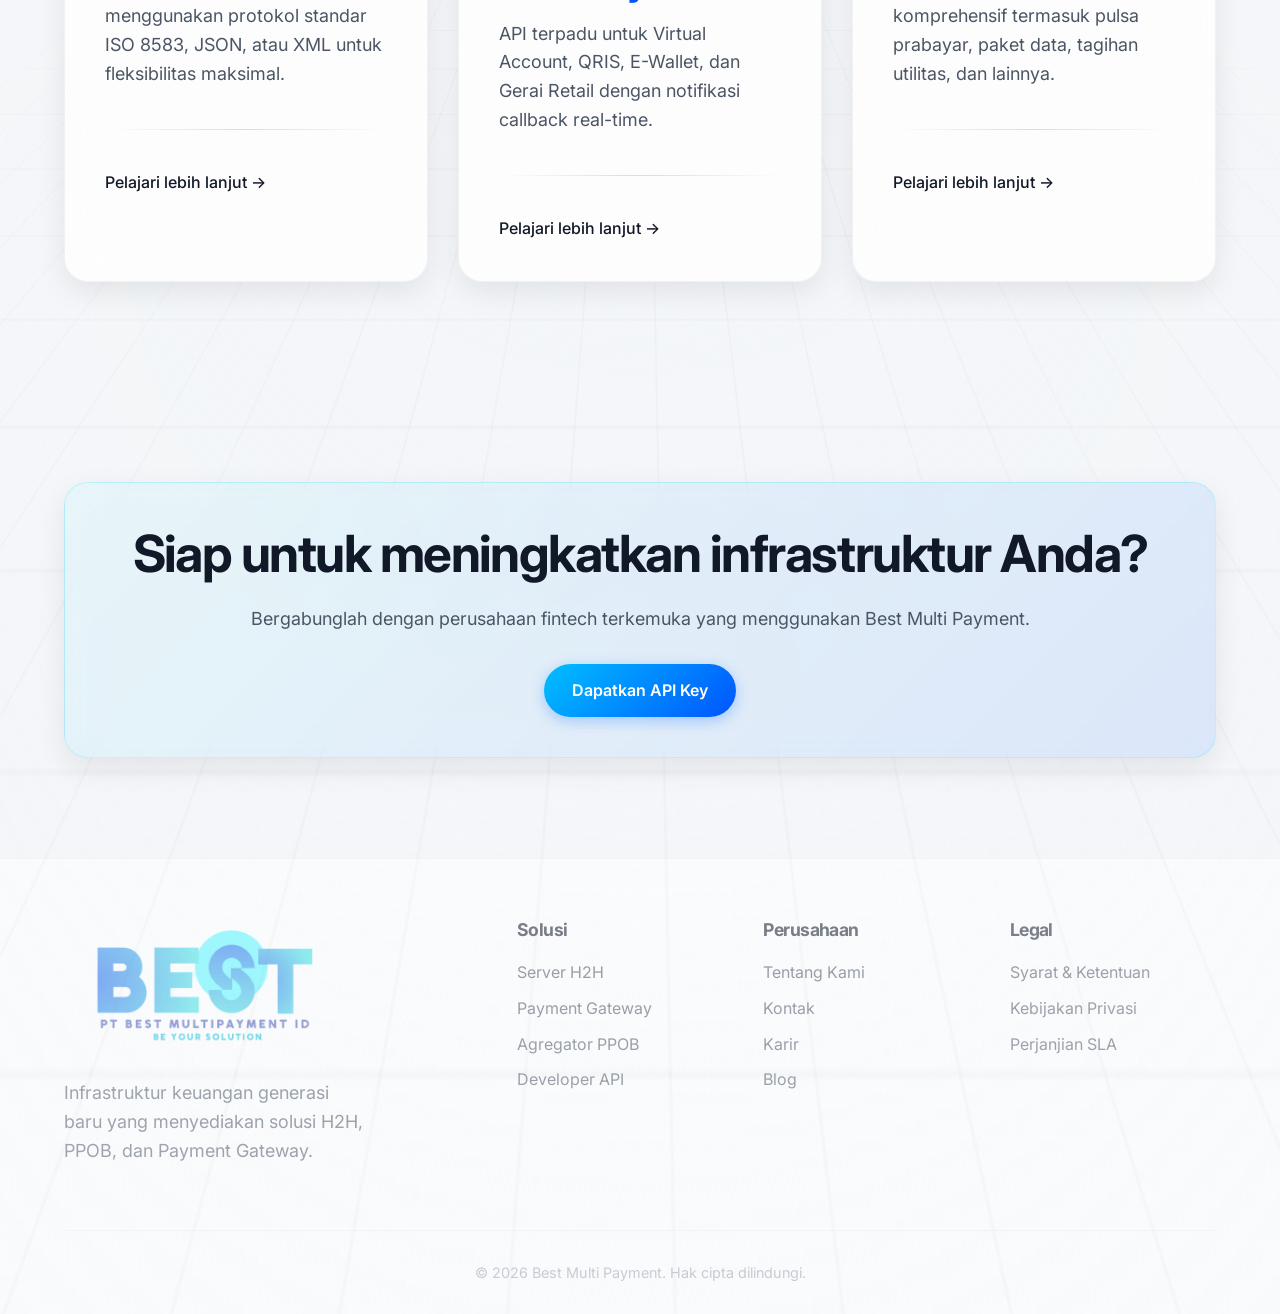
==== commit 90fc759f: "favicon" ====
--- a/index.html
+++ b/index.html
@@ -6,14 +6,16 @@
   <meta name="viewport" content="width=device-width, initial-scale=1.0">
 
   <!-- Favicons -->
-  <link rel="icon" type="image/png" href="assets/logo_best1.png">
-  <link rel="apple-touch-icon" href="assets/logo_best1.png">
+  <link rel="icon" type="image/png" href="assets/favicon.ico">
+  <link rel="apple-touch-icon" href="assets/favicon.ico">
 
   <!-- Primary SEO Meta Tags -->
   <title>Best Multi Payment | H2H Server, PPOB & Payment Gateway Terbaik Indonesia</title>
   <meta name="title" content="Best Multi Payment | H2H Server, PPOB & Payment Gateway Terbaik Indonesia">
-  <meta name="description" content="Best Multi Payment menyediakan layanan H2H Server, Payment Gateway, PPOB, pulsa, token listrik, dan API terpercaya. Uptime 99.99%, transaksi cepat, harga terbaik. Gabung sekarang!">
-  <meta name="keywords" content="best multi payment, H2H server, payment gateway, PPOB, pulsa murah, token listrik, API payment, server pulsa, agen pulsa, distributor pulsa, server H2H terbaik, payment gateway Indonesia, top up game, voucher game, paket data, bayar BPJS, bayar PDAM, bestmultipayment">
+  <meta name="description"
+    content="Best Multi Payment menyediakan layanan H2H Server, Payment Gateway, PPOB, pulsa, token listrik, dan API terpercaya. Uptime 99.99%, transaksi cepat, harga terbaik. Gabung sekarang!">
+  <meta name="keywords"
+    content="best multi payment, H2H server, payment gateway, PPOB, pulsa murah, token listrik, API payment, server pulsa, agen pulsa, distributor pulsa, server H2H terbaik, payment gateway Indonesia, top up game, voucher game, paket data, bayar BPJS, bayar PDAM, bestmultipayment">
   <meta name="author" content="Best Multi Payment">
   <meta name="robots" content="index, follow, max-image-preview:large, max-snippet:-1, max-video-preview:-1">
   <meta name="revisit-after" content="7 days">
@@ -27,7 +29,8 @@
   <meta property="og:type" content="website">
   <meta property="og:url" content="https://bestmultipayment.com/">
   <meta property="og:title" content="Best Multi Payment | H2H Server, PPOB & Payment Gateway Terbaik Indonesia">
-  <meta property="og:description" content="Best Multi Payment menyediakan layanan H2H Server, Payment Gateway, PPOB, pulsa, token listrik, dan API terpercaya. Uptime 99.99%, transaksi cepat, harga terbaik. Gabung sekarang!">
+  <meta property="og:description"
+    content="Best Multi Payment menyediakan layanan H2H Server, Payment Gateway, PPOB, pulsa, token listrik, dan API terpercaya. Uptime 99.99%, transaksi cepat, harga terbaik. Gabung sekarang!">
   <meta property="og:image" content="https://bestmultipayment.com/assets/logo_best1.png">
   <meta property="og:image:width" content="1200">
   <meta property="og:image:height" content="630">
@@ -38,7 +41,8 @@
   <meta name="twitter:card" content="summary_large_image">
   <meta name="twitter:url" content="https://bestmultipayment.com/">
   <meta name="twitter:title" content="Best Multi Payment | H2H Server, PPOB & Payment Gateway Terbaik Indonesia">
-  <meta name="twitter:description" content="Best Multi Payment menyediakan layanan H2H Server, Payment Gateway, PPOB, pulsa, token listrik, dan API terpercaya. Uptime 99.99%, transaksi cepat, harga terbaik.">
+  <meta name="twitter:description"
+    content="Best Multi Payment menyediakan layanan H2H Server, Payment Gateway, PPOB, pulsa, token listrik, dan API terpercaya. Uptime 99.99%, transaksi cepat, harga terbaik.">
   <meta name="twitter:image" content="https://bestmultipayment.com/assets/logo_best1.png">
 
   <!-- Geo & Business Info -->
